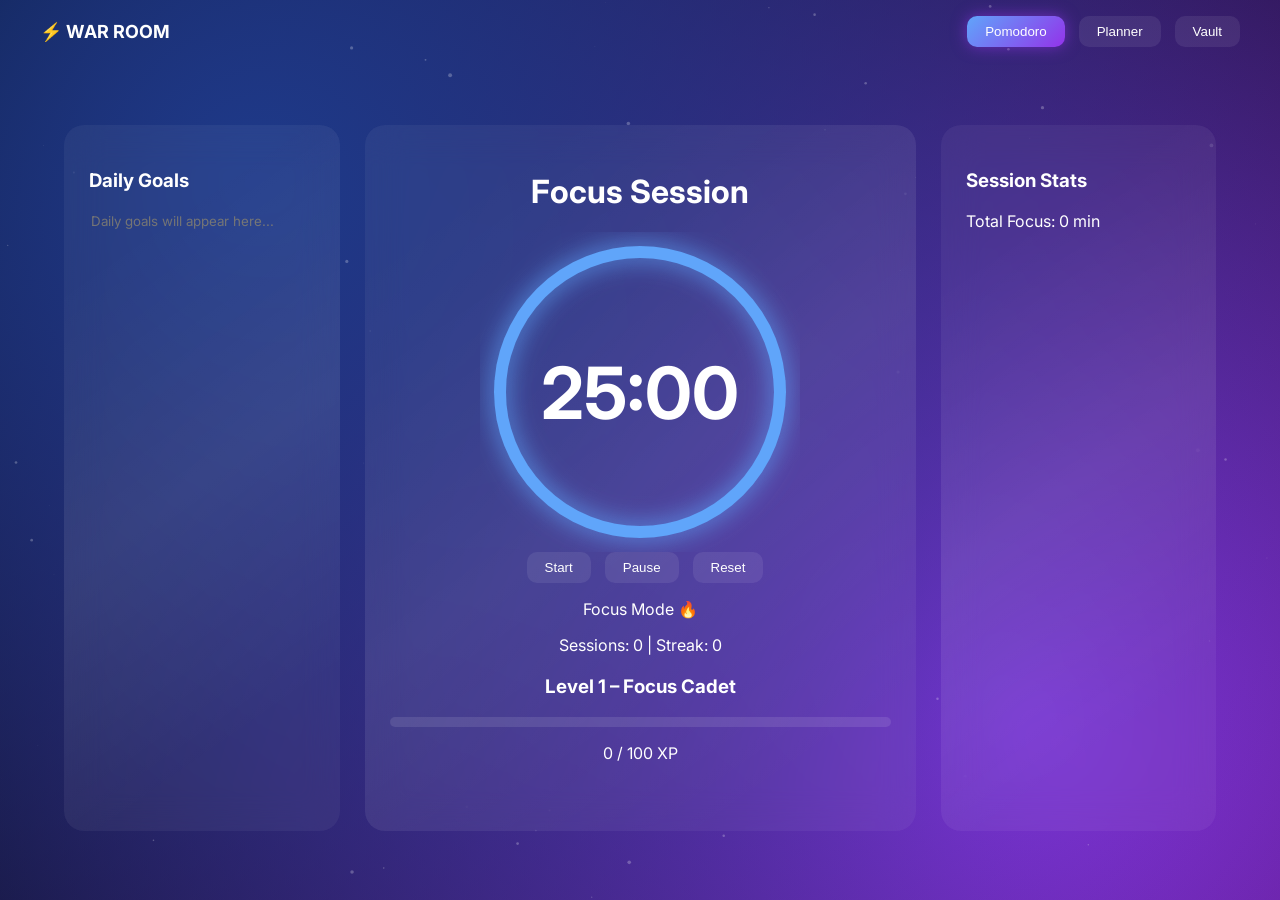
==== app.html @ ced8fce6 "Add files via upload" ====
<!DOCTYPE html>
<html lang="en">
<head>

<!-- Google tag (gtag.js) -->
<script async src="https://www.googletagmanager.com/gtag/js?id=G-G4PDVLQXHY"></script>
<script>
  window.dataLayer = window.dataLayer || [];
  function gtag(){dataLayer.push(arguments);}
  gtag('js', new Date());

  gtag('config', 'G-G4PDVLQXHY');
</script>
  
<meta charset="UTF-8" />
<title>JEE War Room</title>
<link rel="stylesheet" href="style.css" />
</head>

<body>

<div class="bg"></div>
<canvas id="particles"></canvas>

<nav>
  <div class="logo">⚡ WAR ROOM</div>
  <div class="tabs">
    <button onclick="showTab('pomodoro')">Pomodoro</button>
    <button onclick="showTab('calendar')">Planner</button>
    <button onclick="showTab('vault')">Vault</button>
  </div>
</nav>

<div id="pomodoro" class="tab">

  <div class="dashboard">

    <!-- LEFT PANEL -->
    <div class="panel left">
      <h3>Daily Goals</h3>
      <textarea id="dailyGoals"
        placeholder="Daily goals will appear here..."></textarea>
    </div>

    <!-- CENTER TIMER -->
    <div class="panel center">

      <h1>Focus Session</h1>

      <div class="ring">
        <svg width="320" height="320">
          <circle cx="160" cy="160" r="140" class="bgRing"/>
          <circle cx="160" cy="160" r="140" class="progress" id="progressRing"/>
        </svg>

        <div id="timer">25:00</div>
      </div>

      <div class="controls">
        <button onclick="startTimer()">Start</button>
        <button onclick="pauseTimer()">Pause</button>
        <button onclick="resetTimer()">Reset</button>
      </div>

      <p class="mode">Focus Mode 🔥</p>

      <div class="stats">
        Sessions: <span id="sessions">0</span> |
        Streak: <span id="streak">0</span>
      </div>

      <div class="rankBox">
  <h3 id="rankTitle">Focus Cadet</h3>
  <div class="xpBar">
    <div id="xpFill"></div>
  </div>
  <p id="xpText">0 / 100 XP</p>
</div>

    </div>

    <!-- RIGHT PANEL -->
    <div class="panel right">
      <h3>Session Stats</h3>
      <p>Total Focus: <span id="totalFocus">0</span> min</p>

    </div>

  </div>

</div>

<div id="calendar" class="tab">

  <div class="calendar">

   <div class="calendar">

  <div class="monthBar">
    <button onclick="changeMonth(-1)">←</button>
    <div id="monthTitle"></div>
    <button onclick="changeMonth(1)">→</button>
  </div>

  <div class="grid" id="calendarGrid"></div>

</div>

    <div class="grid" id="calendarGrid"></div>

  </div>

  <!-- EXPANDED DAY VIEW -->
  <div id="dayModal" class="modal">

    <div class="modalCard">

      <button class="closeBtn" onclick="closeModal()">✕</button>

      <h2 id="modalDate">March 3</h2>

      <textarea placeholder="Tasks, goals, notes..."></textarea>

    </div>

  </div>

</div>
<div id="vault" class="tab">

  <div class="vault">

    <h1>Formula Vault</h1>

    <p class="hint">
      Paste screenshots (Ctrl + V) or drag images here
    </p>

    <div id="vaultGrid" class="vaultGrid"></div>

    <div id="viewer" class="viewer">

        <span class="closeViewer" onclick="closeViewer()">✕</span>

        <button class="navBtn prev" onclick="prevImage()">⬅</button>

        <img id="viewerImg">

        <button class="navBtn next" onclick="nextImage()">➡</button>

</div>

  </div>

</div>
<audio id="alarmSound" src="alarm.ogg"></audio>

<script src="script.js"></script>
</body>
</html>
---- style.css ----
@import url('https://fonts.googleapis.com/css2?family=Inter:wght@300;500;700&display=swap');

body {
  margin: 0;
  font-family: 'Inter', sans-serif;
  color: white;
  overflow-x: hidden;
  background: #050505;
}

/* BACKGROUND */

.bg {
  position: fixed;
  width: 100%;
  height: 100%;
  background:
    radial-gradient(circle at 20% 20%, #1e3a8a, transparent),
    radial-gradient(circle at 80% 80%, #9333ea, transparent),
    #000;
  animation: bgMove 20s infinite alternate;
  z-index: -2;
}

@keyframes bgMove {
  from { filter: hue-rotate(0deg); }
  to { filter: hue-rotate(60deg); }
}

#particles {
  position: fixed;
  top: 0;
  left: 0;
  z-index: -1;
}

/* NAV */

nav {
  display: flex;
  justify-content: space-between;
  padding: 16px 40px;
  align-items: center;
}

.logo {
  font-weight: 700;
  font-size: 18px;
}

.tabs button,
.controls button,
.monthBar button {
  margin-left: 10px;
  padding: 8px 18px;
  background: rgba(255,255,255,0.08);
  border: none;
  border-radius: 10px;
  color: white;
  cursor: pointer;
  transition: all 0.2s ease;
}

/* ACTIVE TAB */

.tabs button.activeTab {
  background: linear-gradient(135deg, #60a5fa, #9333ea);
  box-shadow: 0 0 15px rgba(147,51,234,0.6);
}

.tabs button:hover,
.controls button:hover,
.monthBar button:hover {
  background: rgba(255,255,255,0.18);
  transform: translateY(-2px);
}

.tabs button:active,
.controls button:active {
  transform: scale(0.95);
}

/* TAB */

.tab {
  display: none;
  height: calc(100vh - 70px);
  align-items: center;
  justify-content: center;
}

.active {
  display: flex;
}

/* DASHBOARD */

.dashboard {
  display: grid;
  grid-template-columns: 1fr 2fr 1fr;
  gap: 25px;
  width: 90%;
  height: 85%;
}

/* PANELS */

.panel {
  background: rgba(255,255,255,0.05);
  backdrop-filter: blur(18px);
  border-radius: 20px;
  padding: 25px;
  position: relative;
  overflow: hidden;
  transition: 0.3s ease;
  animation: floatPanel 6s ease-in-out infinite alternate;
}

.panel:hover {
  background: rgba(255,255,255,0.08);
}

@keyframes floatPanel {
  from { transform: translateY(0px); }
  to { transform: translateY(-6px); }
}

/* SHINE EFFECT */

.panel::before {
  content: "";
  position: absolute;
  top: -50%;
  left: -50%;
  width: 200%;
  height: 200%;
  background: linear-gradient(
    120deg,
    transparent 30%,
    rgba(255,255,255,0.05),
    transparent 70%
  );
  transform: rotate(25deg);
  animation: shine 8s linear infinite;
}

@keyframes shine {
  0% { transform: translateX(-100%) rotate(25deg); }
  100% { transform: translateX(100%) rotate(25deg); }
}

/* TEXTAREA */

textarea {
  width: 100%;
  height: 80%;
  background: transparent;
  border: none;
  color: white;
  resize: none;
  font-family: 'Inter', sans-serif;
}

/* TIMER */

.center {
  text-align: center;
}

.ring {
  position: relative;
  width: 320px;
  height: 320px;
  margin: auto;
  transition: 0.4s ease;
}

svg {
  transform: rotate(-90deg);
}

.bgRing {
  fill: none;
  stroke: rgba(255,255,255,0.1);
  stroke-width: 10;
}

.progress {
  fill: none;
  stroke: #60a5fa;
  stroke-width: 12;
  stroke-linecap: round;
  stroke-dasharray: 880;
  stroke-dashoffset: 0;
  filter: drop-shadow(0 0 12px #60a5fa);
  transition: stroke-dashoffset 1s linear;
}

#timer {
  position: absolute;
  top: 50%;
  left: 50%;
  transform: translate(-50%, -50%);
  font-size: 72px;
  font-weight: 700;
}

/* CALENDAR */

.calendar {
  width: 90%;
  max-width: 1100px;
  text-align: center;
}

.monthBar {
  display: flex;
  justify-content: center;
  align-items: center;
  gap: 25px;
  font-size: 28px;
  margin-bottom: 20px;
}

.grid {
  display: grid;
  grid-template-columns: repeat(7, 1fr);
  gap: 14px;
}

.day {
  background: rgba(255,255,255,0.05);
  border-radius: 14px;
  padding: 20px 0;
  cursor: pointer;
  transition: .25s;
  font-size: 18px;
}

.day:hover {
  transform: scale(1.08);
  background: rgba(255,255,255,0.12);
}

/* MODAL */

.modal {
  position: fixed;
  inset: 0;
  display: none;
  align-items: center;
  justify-content: center;
  backdrop-filter: blur(12px);
  background: rgba(0,0,0,0.65);
  z-index: 100;
}

.modal.show {
  display: flex;
}

.modalCard {
  background: rgba(255,255,255,0.06);
  padding: 35px;
  border-radius: 20px;
  width: 420px;
  backdrop-filter: blur(20px);
  text-align: center;
}

.modalCard textarea {
  width: 100%;
  height: 180px;
  margin-top: 15px;
  background: transparent;
  border: 1px solid rgba(255,255,255,0.2);
  border-radius: 10px;
  color: white;
  padding: 12px;
  resize: none;
}

.closeBtn {
  position: absolute;
  right: 20px;
  top: 20px;
  background: none;
  border: none;
  color: white;
  font-size: 20px;
  cursor: pointer;
}

/* VAULT */

.vault {
  width: 95%;
  height: 100%;
  padding: 20px;
  overflow-y: auto;
}

.vaultGrid {
  display: grid;
  grid-template-columns: repeat(auto-fill, minmax(220px, 1fr));
  gap: 22px;
}

.vaultItem {
  position: relative;
  cursor: pointer;
  transition: .2s;
}

.vaultItem:hover {
  transform: scale(1.03);
}

.vaultItem img {
  width: 100%;
  border-radius: 8px;
  display: block;
}

.fileName {
  font-size: 13px;
  opacity: .7;
  margin-top: 6px;
}

.deleteBtn {
  position: absolute;
  top: 8px;
  right: 8px;
  background: rgba(0,0,0,0.75);
  border: none;
  color: white;
  padding: 3px 8px;
  font-size: 14px;
  border-radius: 6px;
  cursor: pointer;
  z-index: 2;
}

/* VIEWER */

.viewer {
  position: fixed;
  inset: 0;
  background: rgba(0,0,0,0.9);
  display: none;
  align-items: center;
  justify-content: center;
  z-index: 500;
}

.viewer.show {
  display: flex;
}

.viewer img {
  max-width: 85%;
  max-height: 85%;
  border-radius: 12px;
}

.navBtn {
  position: absolute;
  top: 50%;
  transform: translateY(-50%);
  font-size: 32px;
  background: rgba(255,255,255,0.1);
  border: none;
  color: white;
  padding: 12px 18px;
  cursor: pointer;
  border-radius: 10px;
}

.prev { left: 40px; }
.next { right: 40px; }

.closeViewer {
  position: absolute;
  top: 30px;
  right: 40px;
  font-size: 28px;
  cursor: pointer;
}

/* RESPONSIVE */

@media (max-width: 1000px) {
  .dashboard {
    grid-template-columns: 1fr;
    height: auto;
  }

  .ring {
    width: 250px;
    height: 250px;
  }

  #timer {
    font-size: 50px;
  }
}

.rankBox {
  margin-top: 20px;
  text-align: center;
}

.xpBar {
  width: 100%;
  height: 10px;
  background: rgba(255,255,255,0.1);
  border-radius: 20px;
  overflow: hidden;
  margin-top: 8px;
}

#xpFill {
  height: 100%;
  width: 0%;
  background: linear-gradient(90deg, #60a5fa, #9333ea);
  transition: width 0.4s ease;
}
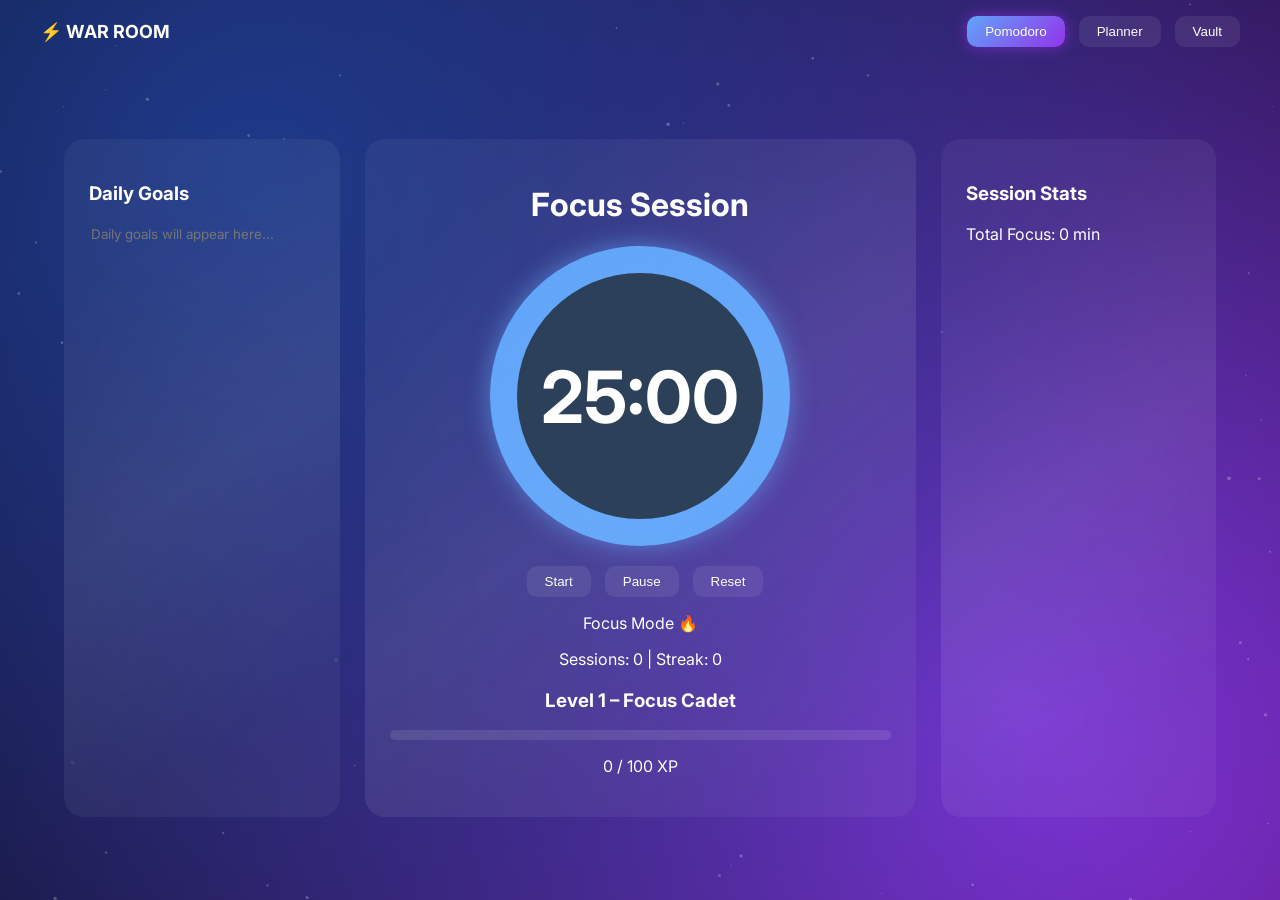
==== commit 6ad9276d: "Add files via upload" ====
--- a/app.html
+++ b/app.html
@@ -11,7 +11,8 @@
 
   gtag('config', 'G-G4PDVLQXHY');
 </script>
-  
+ 
+<meta name="viewport" content="width=device-width, initial-scale=1.0">
 <meta charset="UTF-8" />
 <title>JEE War Room</title>
 <link rel="stylesheet" href="style.css" />
@@ -48,13 +49,10 @@
       <h1>Focus Session</h1>
 
       <div class="ring">
-        <svg width="320" height="320">
-          <circle cx="160" cy="160" r="140" class="bgRing"/>
-          <circle cx="160" cy="160" r="140" class="progress" id="progressRing"/>
-        </svg>
-
-        <div id="timer">25:00</div>
-      </div>
+        <div class="ringInner">
+          <div id="timer">25:00</div>
+        </div>
+       </div>
 
       <div class="controls">
         <button onclick="startTimer()">Start</button>
--- a/style.css
+++ b/style.css
@@ -84,13 +84,13 @@
 
 .tab {
   display: none;
-  height: calc(100vh - 70px);
+  min-height: calc(100vh - 70px);
+}
+
+.active {
+  display: flex;
   align-items: center;
   justify-content: center;
-}
-
-.active {
-  display: flex;
 }
 
 /* DASHBOARD */
@@ -129,6 +129,7 @@
 
 .panel::before {
   content: "";
+  pointer-events: none;
   position: absolute;
   top: -50%;
   left: -50%;
@@ -166,34 +167,47 @@
 .center {
   text-align: center;
 }
+/* CLEAN TIMER RING */
 
 .ring {
-  position: relative;
-  width: 320px;
-  height: 320px;
-  margin: auto;
-  transition: 0.4s ease;
-}
-
-svg {
-  transform: rotate(-90deg);
-}
-
-.bgRing {
-  fill: none;
-  stroke: rgba(255,255,255,0.1);
-  stroke-width: 10;
-}
-
-.progress {
-  fill: none;
-  stroke: #60a5fa;
-  stroke-width: 12;
-  stroke-linecap: round;
-  stroke-dasharray: 880;
-  stroke-dashoffset: 0;
-  filter: drop-shadow(0 0 12px #60a5fa);
-  transition: stroke-dashoffset 1s linear;
+  width: 220px;
+  height: 220px;
+  margin: 20px auto;
+  border-radius: 50%;
+  display: flex;
+  align-items: center;
+  justify-content: center;
+
+  background: conic-gradient(
+    #60a5fa 0deg,
+    #60a5fa 360deg,
+    rgba(255,255,255,0.1) 360deg
+  );
+
+  box-shadow: 0 0 20px rgba(96,165,250,0.5);
+}
+
+.ringInner {
+  width: 82%;
+  height: 82%;
+  border-radius: 50%;
+  background: rgba(20,20,20,0.7);
+  backdrop-filter: blur(10px);
+
+  display: flex;
+  align-items: center;
+  justify-content: center;
+}
+
+#timer {
+  font-size: 64px;
+  font-weight: 700;
+}
+
+.ring {
+  box-shadow:
+    0 0 25px rgba(96,165,250,0.6),
+    inset 0 0 25px rgba(96,165,250,0.3);
 }
 
 #timer {
@@ -395,10 +409,14 @@
     grid-template-columns: 1fr;
     height: auto;
   }
+  .dashboard {
+  width: 92%;
+  gap: 20px;
+}
 
   .ring {
-    width: 250px;
-    height: 250px;
+    width: 300px;
+    height: 300px;
   }
 
   #timer {
@@ -425,4 +443,89 @@
   width: 0%;
   background: linear-gradient(90deg, #60a5fa, #9333ea);
   transition: width 0.4s ease;
+}
+
+@media (min-width: 900px) {
+
+  .ring {
+    width: 300px;
+    height: 300px;
+  }
+
+  #timer {
+    font-size: 72px;
+  }
+
+}
+
+
+
+/* ================= MOBILE CLEAN VERSION ================= */
+
+@media (max-width: 780px) {
+
+  /* Stop cinematic flex centering */
+  .active {
+    display: block;
+  }
+
+  .tabs{
+  display:flex;
+  gap:8px;
+  }
+
+  /* Stack dashboard properly */
+  .dashboard {
+    grid-template-columns: 1fr;
+    width: 92%;
+    height: auto;
+    gap: 18px;
+    padding-left: 5%;
+  }
+
+  /* Panels tighter */
+  .panel {
+    padding: 18px;
+    animation: none;
+  }
+
+  /* Center timer properly */
+  .center {
+    text-align: center;
+  }
+
+  .ring {
+    width: 180px;
+    height: 180px;
+  }
+
+  #timer {
+    font-size: 42px;
+  }
+
+  /* Calendar compact */
+  .calendar {
+    width: 100%;
+  }
+
+  .monthBar {
+    font-size: 18px;
+    gap: 12px;
+  }
+
+  .grid {
+    gap: 8px;
+  }
+
+  .day {
+    padding: 10px 0;
+    font-size: 14px;
+  }
+
+  /* Vault grid tighter */
+  .vaultGrid {
+    grid-template-columns: repeat(auto-fill, minmax(140px, 1fr));
+    gap: 14px;
+  }
+
 }
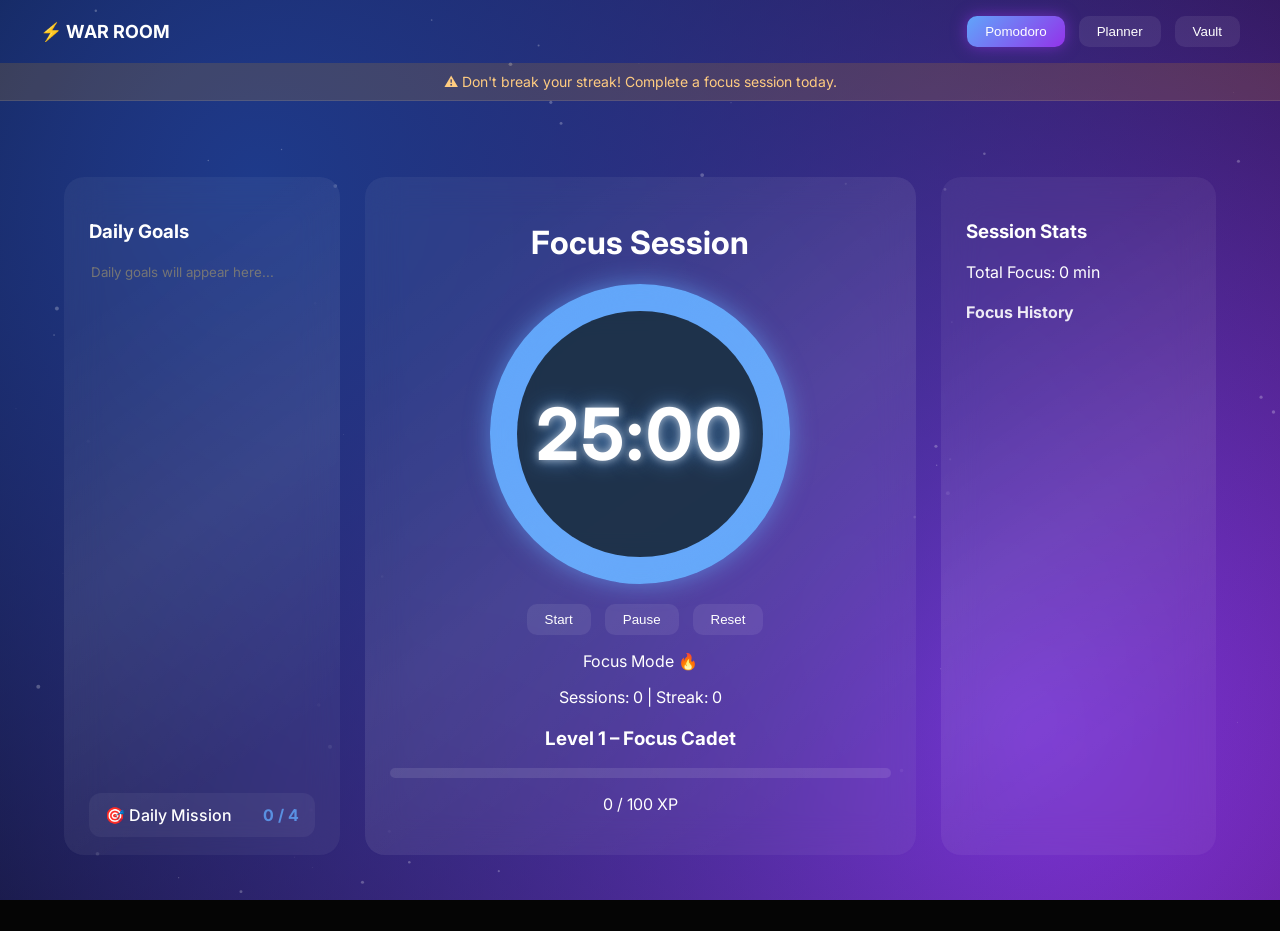
==== commit 5c47431e: "Add files via upload" ====
--- a/app.html
+++ b/app.html
@@ -32,7 +32,14 @@
   </div>
 </nav>
 
+  <div id="streakBanner" class="streakBanner">
+  ⚠️ Don't break your streak! Complete a focus session today.
+  </div>
+
+
 <div id="pomodoro" class="tab">
+
+
 
   <div class="dashboard">
 
@@ -41,7 +48,11 @@
       <h3>Daily Goals</h3>
       <textarea id="dailyGoals"
         placeholder="Daily goals will appear here..."></textarea>
-    </div>
+        <div id="missionBox">
+    🎯 Daily Mission  
+    <span id="missionProgress">0 / 4</span>
+  </div>
+</div>
 
     <!-- CENTER TIMER -->
     <div class="panel center">
@@ -80,8 +91,12 @@
     <!-- RIGHT PANEL -->
     <div class="panel right">
       <h3>Session Stats</h3>
+
       <p>Total Focus: <span id="totalFocus">0</span> min</p>
 
+      <h4 class="heatTitle">Focus History</h4>
+
+      <div id="heatmap"></div>
     </div>
 
   </div>
@@ -92,17 +107,11 @@
 
   <div class="calendar">
 
-   <div class="calendar">
-
-  <div class="monthBar">
-    <button onclick="changeMonth(-1)">←</button>
-    <div id="monthTitle"></div>
-    <button onclick="changeMonth(1)">→</button>
-  </div>
-
-  <div class="grid" id="calendarGrid"></div>
-
-</div>
+    <div class="monthBar">
+      <button onclick="changeMonth(-1)">←</button>
+      <div id="monthTitle"></div>
+      <button onclick="changeMonth(1)">→</button>
+    </div>
 
     <div class="grid" id="calendarGrid"></div>
 
@@ -124,6 +133,7 @@
   </div>
 
 </div>
+
 <div id="vault" class="tab">
 
   <div class="vault">
--- a/style.css
+++ b/style.css
@@ -101,6 +101,43 @@
   gap: 25px;
   width: 90%;
   height: 85%;
+}
+.streakBanner{
+  text-align:center;
+  padding:10px;
+  background:rgba(255,165,0,0.15);
+  color:#ffcc80;
+  font-size:14px;
+  border-bottom:1px solid rgba(255,255,255,0.1);
+}
+
+.dailyMission{
+  margin-top:10px;
+  padding:12px;
+  border-radius:10px;
+  background:rgba(255,255,255,0.05);
+  text-align:center;
+}
+
+#missionBox{
+margin-top:20px;
+padding:12px 16px;
+border-radius:12px;
+background:rgba(255,255,255,0.05);
+display:flex;
+justify-content:space-between;
+align-items:center;
+font-weight:500;
+}
+
+#missionProgress{
+opacity:0.8;
+font-weight:600;
+}
+
+#missionProgress{
+  font-weight:700;
+  color:#60a5fa;
 }
 
 /* PANELS */
@@ -191,7 +228,7 @@
   width: 82%;
   height: 82%;
   border-radius: 50%;
-  background: rgba(20,20,20,0.7);
+  background: rgba(0, 0, 0, 0.7);
   backdrop-filter: blur(10px);
 
   display: flex;
@@ -200,8 +237,17 @@
 }
 
 #timer {
-  font-size: 64px;
+  font-size: 72px;
   font-weight: 700;
+  letter-spacing: 2px;
+
+  color: #ffffff;
+
+  text-shadow:
+    0 0 8px rgba(255,255,255,0.6),
+    0 0 20px rgba(96,165,250,0.7);
+
+  user-select: none;
 }
 
 .ring {
@@ -210,15 +256,56 @@
     inset 0 0 25px rgba(96,165,250,0.3);
 }
 
-#timer {
-  position: absolute;
-  top: 50%;
-  left: 50%;
-  transform: translate(-50%, -50%);
-  font-size: 72px;
-  font-weight: 700;
-}
-
+/* HEATMAP */
+
+.heatTitle{
+  margin-top:20px;
+  font-size:16px;
+  opacity:0.9;
+}
+
+#heatmap{
+  margin-top:12px;
+  display:grid;
+  grid-template-columns:repeat(7,1fr);
+  gap:6px;
+}
+
+.heatCell{
+  width:100%;
+  padding-top:100%;
+  border-radius:4px;
+  background:rgba(255,255,255,0.06);
+}
+
+/* intensity levels */
+
+.heat1{ background:#1d4ed8; }
+.heat2{ background:#2563eb; }
+.heat3{ background:#3b82f6; }
+.heat4{ background:#60a5fa; }
+
+/* SESSION COMPLETE FLASH */
+
+.sessionComplete{
+  animation: sessionGlow 0.9s ease-out;
+}
+
+@keyframes sessionGlow{
+  0%{
+    box-shadow:0 0 20px rgba(96,165,250,0.5);
+  }
+
+  50%{
+    box-shadow:
+      0 0 40px rgba(96,165,250,1),
+      0 0 80px rgba(147,51,234,0.9);
+  }
+
+  100%{
+    box-shadow:0 0 20px rgba(96,165,250,0.5);
+  }
+}
 /* CALENDAR */
 
 .calendar {
@@ -460,6 +547,8 @@
 
 
 
+
+
 /* ================= MOBILE CLEAN VERSION ================= */
 
 @media (max-width: 780px) {
@@ -489,6 +578,24 @@
     animation: none;
   }
 
+  #missionBox{
+  margin-top:14px;
+  padding:10px 12px;
+  font-size:14px;
+
+  display:flex;
+  justify-content:space-between;
+  align-items:center;
+
+  background:rgba(255,255,255,0.08);
+  border-radius:10px;
+}
+
+.panel.left{
+  display:flex;
+  flex-direction:column;
+}
+
   /* Center timer properly */
   .center {
     text-align: center;
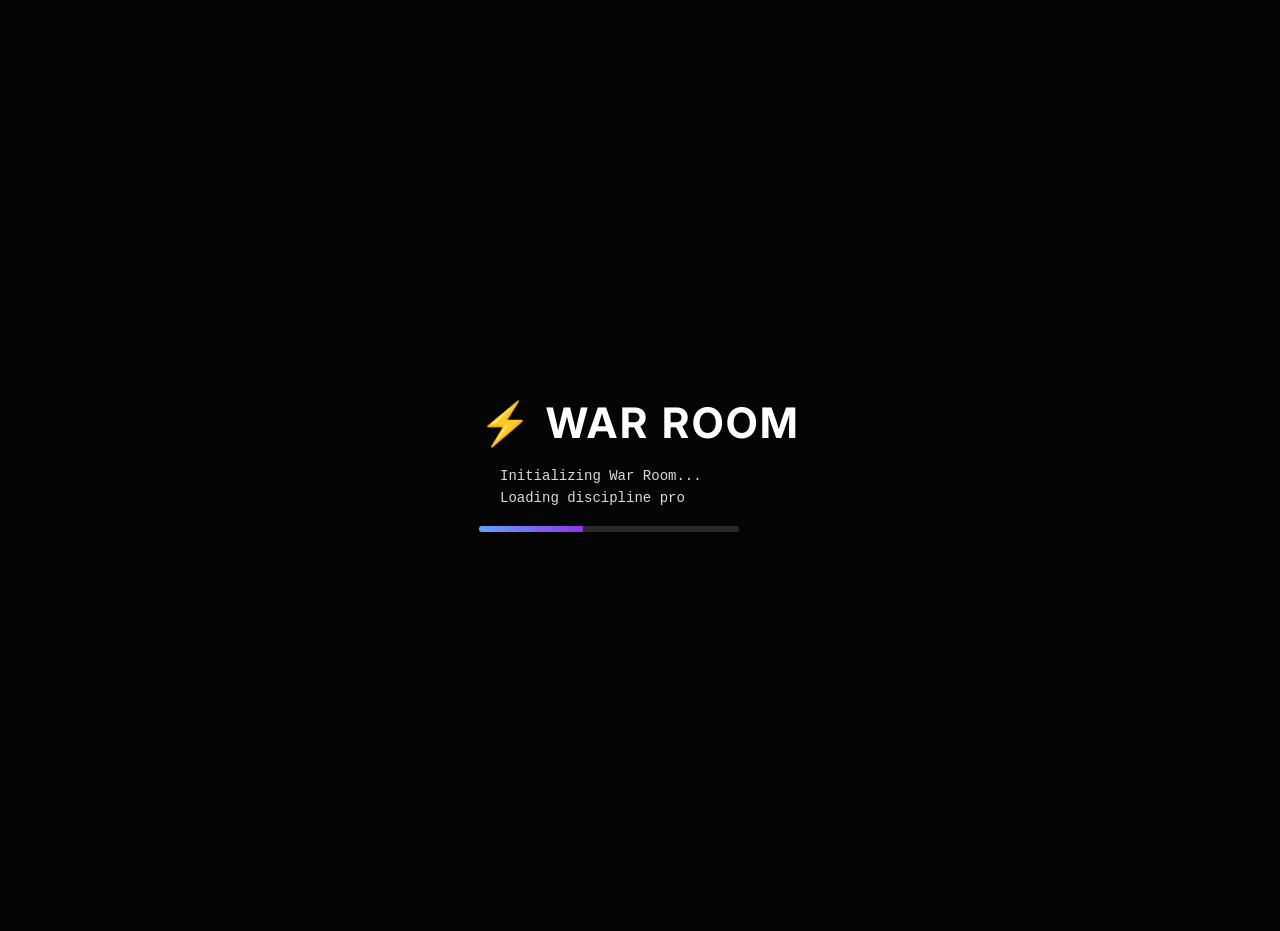
==== commit 8af6bf5f: "Add files via upload" ====
--- a/app.html
+++ b/app.html
@@ -14,11 +14,27 @@
  
 <meta name="viewport" content="width=device-width, initial-scale=1.0">
 <meta charset="UTF-8" />
-<title>JEE War Room</title>
+<title>War Room</title>
 <link rel="stylesheet" href="style.css" />
 </head>
 
 <body>
+
+  <div id="bootScreen">
+  <div class="bootContent">
+
+    <h1>⚡ WAR ROOM</h1>
+
+    <div id="bootLog"></div>
+
+    <div class="bootBar">
+      <div id="bootFill"></div>
+    </div>
+
+  </div>
+</div>
+
+<div id="appContent">
 
 <div class="bg"></div>
 <canvas id="particles"></canvas>
@@ -99,6 +115,22 @@
       <div id="heatmap"></div>
     </div>
 
+    <div id="breakModal" class="modal">
+  <div class="modalCard center">
+
+    <h2>☕ Tactical Break</h2>
+
+    <div class="ring">
+      <div class="ringInner">
+        <div id="breakTimer">05:00</div>
+      </div>
+    </div>
+
+    <p>Recover soldier. Next mission soon.</p>
+
+  </div>
+</div>
+
   </div>
 
 </div>
@@ -164,5 +196,7 @@
 <audio id="alarmSound" src="alarm.ogg"></audio>
 
 <script src="script.js"></script>
+
+</div>
 </body>
 </html>
--- a/style.css
+++ b/style.css
@@ -6,6 +6,29 @@
   color: white;
   overflow-x: hidden;
   background: #050505;
+}
+
+#appContent{
+  opacity:0;
+  transition:opacity 1s ease;
+}
+
+#appContent.show{
+  opacity:1;
+}
+
+#bootLog{
+  font-family: monospace;
+  font-size:14px;
+  text-align:left;
+  width:280px;
+  margin:0 auto 20px auto;
+  opacity:0.85;
+}
+
+.bootLine{
+  margin:6px 0;
+  white-space:nowrap;
 }
 
 /* BACKGROUND */
@@ -187,6 +210,48 @@
   100% { transform: translateX(100%) rotate(25deg); }
 }
 
+/* WAR ROOM BOOT SCREEN */
+
+#bootScreen{
+  position:fixed;
+  inset:0;
+  background:#050505;
+  display:flex;
+  align-items:center;
+  justify-content:center;
+  z-index:9999;
+}
+
+.bootContent{
+  text-align:center;
+}
+
+.bootContent h1{
+  font-size:42px;
+  letter-spacing:3px;
+  margin-bottom:20px;
+}
+
+#bootText{
+  opacity:0.7;
+  margin-bottom:25px;
+}
+
+.bootBar{
+  width:260px;
+  height:6px;
+  background:rgba(255,255,255,0.15);
+  border-radius:10px;
+  overflow:hidden;
+}
+
+#bootFill{
+  width:0%;
+  height:100%;
+  background:linear-gradient(90deg,#60a5fa,#9333ea);
+  transition:width 0.3s;
+}
+
 /* TEXTAREA */
 
 textarea {
@@ -489,6 +554,49 @@
   cursor: pointer;
 }
 
+/* BREAK MODAL TIMER */
+
+#breakModal .modalCard{
+  width:420px;
+  text-align:center;
+}
+
+#breakModal h2{
+  font-size:28px;
+  margin-bottom:18px;
+  letter-spacing:1px;
+}
+
+/* break timer number */
+
+#breakTimer{
+  font-size:64px;
+  font-weight:700;
+  letter-spacing:2px;
+
+  color:#ffffff;
+
+  text-shadow:
+    0 0 8px rgba(255,255,255,0.6),
+    0 0 20px rgba(147,51,234,0.8);
+
+  user-select:none;
+}
+
+/* break ring color */
+
+#breakModal .ring{
+  background:conic-gradient(
+    #9333ea 0deg,
+    #9333ea 360deg,
+    rgba(255,255,255,0.1) 360deg
+  );
+
+  box-shadow:
+    0 0 25px rgba(147,51,234,0.7),
+    inset 0 0 25px rgba(147,51,234,0.4);
+}
+
 /* RESPONSIVE */
 
 @media (max-width: 1000px) {
